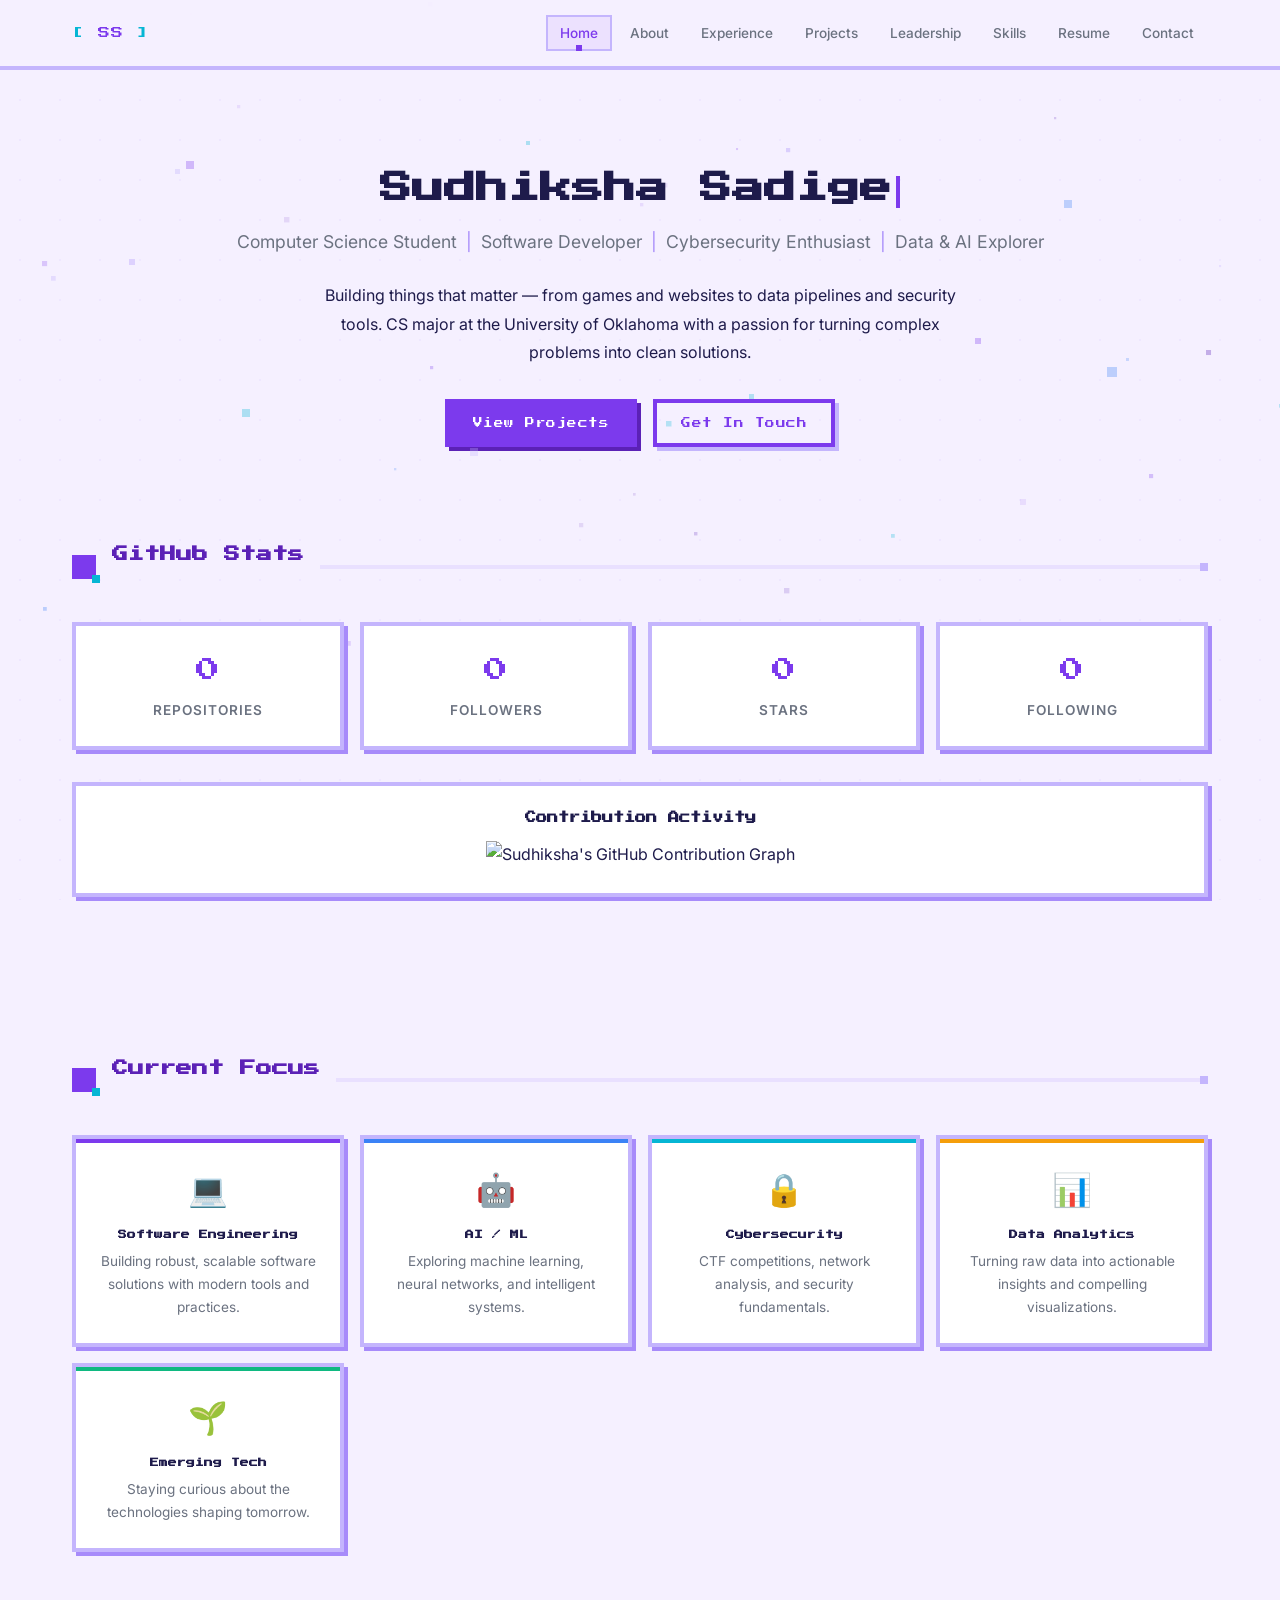
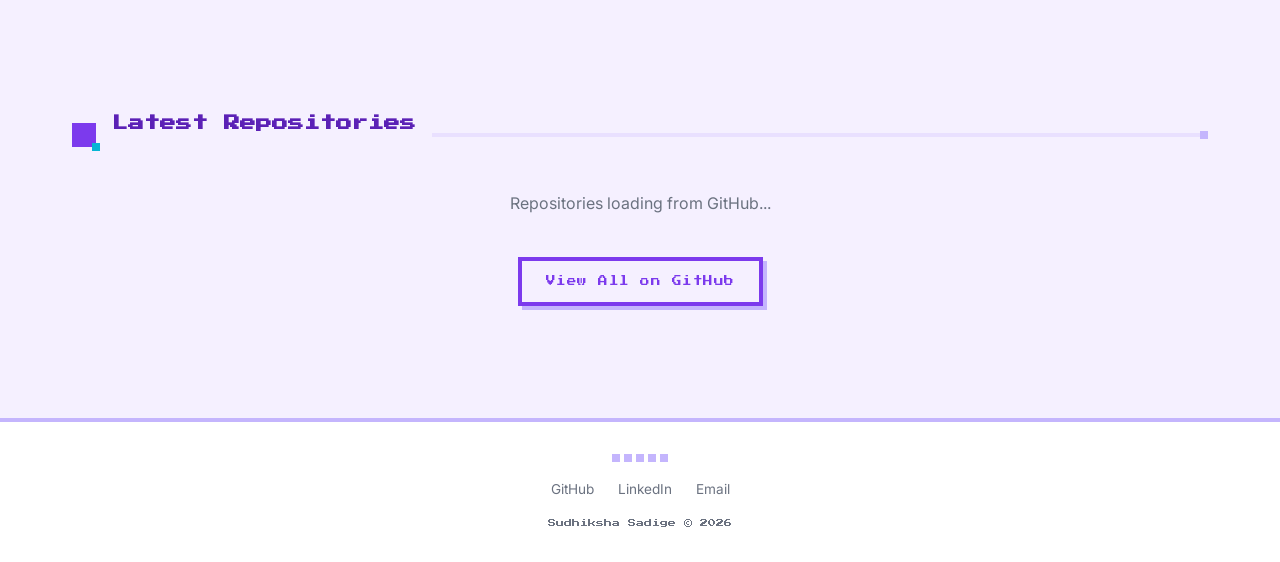
==== index.html @ 0e51d363 "Initial Commit :)" ====
<!DOCTYPE html>
<html lang="en">
<head>
  <meta charset="UTF-8">
  <meta name="viewport" content="width=device-width, initial-scale=1.0">
  <title>Sudhiksha Sadige | CS Student &amp; Developer</title>
  <meta name="description" content="Sudhiksha Sadige — Computer Science student at the University of Oklahoma. Software Developer, Cybersecurity Enthusiast, AI/ML Explorer.">
  <meta name="keywords" content="Sudhiksha Sadige, Computer Science, Software Developer, Cybersecurity, AI, ML, University of Oklahoma">
  <meta property="og:title" content="Sudhiksha Sadige | CS Student & Developer">
  <meta property="og:description" content="Portfolio of Sudhiksha Sadige — Software Developer, Cybersecurity Enthusiast, and AI/ML Explorer.">
  <meta property="og:type" content="website">
  <meta property="og:url" content="https://ahskihdus.github.io/portfolio/">
  <link rel="icon" href="assets/favicon.svg" type="image/svg+xml">
  <link rel="stylesheet" href="css/global.css">
  <link rel="stylesheet" href="css/home.css">
  <script type="application/ld+json">
  {
    "@context": "https://schema.org",
    "@type": "Person",
    "name": "Sudhiksha Sadige",
    "url": "https://ahskihdus.github.io/portfolio/",
    "sameAs": [
      "https://github.com/ahskihdus",
      "https://www.linkedin.com/in/sudhiksha-sadige/"
    ],
    "jobTitle": "Computer Science Student",
    "affiliation": {
      "@type": "EducationalOrganization",
      "name": "University of Oklahoma"
    }
  }
  </script>
</head>
<body>
  <div class="pixel-grid-bg"></div>
  <canvas id="particles-canvas"></canvas>

  <nav class="nav">
    <div class="nav-inner">
      <a href="index.html" class="nav-logo">
        <span class="pixel-bracket">[</span> SS <span class="pixel-bracket">]</span>
      </a>
      <button class="nav-toggle" aria-label="Menu">
        <span></span><span></span><span></span>
      </button>
      <ul class="nav-links">
        <li><a href="index.html">Home</a></li>
        <li><a href="about.html">About</a></li>
        <li><a href="experience.html">Experience</a></li>
        <li><a href="projects.html">Projects</a></li>
        <li><a href="leadership.html">Leadership</a></li>
        <li><a href="skills.html">Skills</a></li>
        <li><a href="resume.html">Resume</a></li>
        <li><a href="contact.html">Contact</a></li>
      </ul>
    </div>
  </nav>

  <main>
    <div class="page-wrapper">
      <div class="container">

        <!-- Hero -->
        <section class="hero">
          <div class="hero-pixels">
            <div class="hero-pixel"></div>
            <div class="hero-pixel"></div>
            <div class="hero-pixel"></div>
            <div class="hero-pixel"></div>
            <div class="hero-pixel"></div>
            <div class="hero-pixel"></div>
            <div class="hero-pixel"></div>
            <div class="hero-pixel"></div>
          </div>

          <h1 class="hero-name">Sudhiksha Sadige<span class="cursor-blink"></span></h1>

          <p class="hero-headline">
            Computer Science Student
            <span class="divider">|</span>
            Software Developer
            <span class="divider">|</span>
            Cybersecurity Enthusiast
            <span class="divider">|</span>
            Data &amp; AI Explorer
          </p>

          <p class="hero-intro">
            Building things that matter — from games and websites to data pipelines and security tools.
            CS major at the University of Oklahoma with a passion for turning complex problems into clean solutions.
          </p>

          <div class="hero-buttons">
            <a href="projects.html" class="pixel-btn">View Projects</a>
            <a href="contact.html" class="pixel-btn secondary">Get In Touch</a>
          </div>
        </section>

        <!-- GitHub Stats -->
        <section class="github-stats section">
          <div class="section-header">
            <div class="pixel-icon"></div>
            <h2>GitHub Stats</h2>
            <div class="section-line"></div>
          </div>

          <div class="stats-grid" id="github-stats">
            <div class="stat-card">
              <div class="stat-number">0</div>
              <div class="stat-label">Repositories</div>
            </div>
            <div class="stat-card">
              <div class="stat-number">0</div>
              <div class="stat-label">Followers</div>
            </div>
            <div class="stat-card">
              <div class="stat-number">0</div>
              <div class="stat-label">Stars</div>
            </div>
            <div class="stat-card">
              <div class="stat-number">0</div>
              <div class="stat-label">Following</div>
            </div>
          </div>

          <div class="contrib-graph">
            <h3 style="margin-bottom:1rem;">Contribution Activity</h3>
            <img src="https://ghchart.rshah.org/7C3AED/ahskihdus" alt="Sudhiksha's GitHub Contribution Graph" loading="lazy">
          </div>
        </section>

        <!-- Current Focus -->
        <section class="focus-section section">
          <div class="section-header">
            <div class="pixel-icon"></div>
            <h2>Current Focus</h2>
            <div class="section-line"></div>
          </div>

          <div class="focus-grid">
            <div class="focus-card">
              <div class="focus-icon">&#128187;</div>
              <h3>Software Engineering</h3>
              <p>Building robust, scalable software solutions with modern tools and practices.</p>
            </div>
            <div class="focus-card">
              <div class="focus-icon">&#129302;</div>
              <h3>AI / ML</h3>
              <p>Exploring machine learning, neural networks, and intelligent systems.</p>
            </div>
            <div class="focus-card">
              <div class="focus-icon">&#128274;</div>
              <h3>Cybersecurity</h3>
              <p>CTF competitions, network analysis, and security fundamentals.</p>
            </div>
            <div class="focus-card">
              <div class="focus-icon">&#128202;</div>
              <h3>Data Analytics</h3>
              <p>Turning raw data into actionable insights and compelling visualizations.</p>
            </div>
            <div class="focus-card">
              <div class="focus-icon">&#127793;</div>
              <h3>Emerging Tech</h3>
              <p>Staying curious about the technologies shaping tomorrow.</p>
            </div>
          </div>
        </section>

        <!-- Latest Repos -->
        <section class="repos-section section">
          <div class="section-header">
            <div class="pixel-icon"></div>
            <h2>Latest Repositories</h2>
            <div class="section-line"></div>
          </div>
          <div class="repos-grid" id="github-repos"></div>
          <div style="text-align:center;margin-top:1.5rem;">
            <a href="https://github.com/ahskihdus" target="_blank" rel="noopener noreferrer" class="pixel-btn secondary">View All on GitHub</a>
          </div>
        </section>

      </div>
    </div>
  </main>

  <footer class="footer">
    <div class="footer-inner">
      <div class="footer-pixel">
        <span></span><span></span><span></span><span></span><span></span>
      </div>
      <div class="footer-links">
        <a href="https://github.com/ahskihdus" target="_blank" rel="noopener noreferrer">GitHub</a>
        <a href="https://www.linkedin.com/in/sudhiksha-sadige/" target="_blank" rel="noopener noreferrer">LinkedIn</a>
        <a href="mailto:ssadige14115@gmail.com">Email</a>
      </div>
      <p class="footer-text">Sudhiksha Sadige &copy; 2026</p>
    </div>
  </footer>

  <script src="js/global.js"></script>
  <script src="js/particles.js"></script>
  <script src="js/github.js"></script>
  <script src="js/easter-eggs.js"></script>
  <script>
    document.addEventListener('DOMContentLoaded', initHomeGitHub);
  </script>
</body>
</html>
---- css/global.css ----
@import url('https://fonts.googleapis.com/css2?family=Press+Start+2P&family=Inter:wght@300;400;500;600;700&display=swap');

*, *::before, *::after {
  margin: 0;
  padding: 0;
  box-sizing: border-box;
}

:root {
  --bg: #F5F0FF;
  --bg-card: #FFFFFF;
  --bg-nav: rgba(245, 240, 255, 0.95);
  --primary: #7C3AED;
  --primary-dark: #5B21B6;
  --primary-light: #A78BFA;
  --secondary: #3B82F6;
  --secondary-dark: #2563EB;
  --accent: #06B6D4;
  --accent-glow: rgba(6, 182, 212, 0.3);
  --text: #1E1B4B;
  --text-muted: #6B7280;
  --text-light: #9CA3AF;
  --border: #C4B5FD;
  --border-light: #E9E0FF;
  --shadow: rgba(124, 58, 237, 0.15);
  --shadow-strong: rgba(124, 58, 237, 0.25);
  --pixel-border: 4px;
  --card-shadow: 4px 4px 0px var(--primary-light);
  --card-shadow-hover: 6px 6px 0px var(--primary);
  --font-pixel: 'Press Start 2P', monospace;
  --font-body: 'Inter', -apple-system, BlinkMacSystemFont, sans-serif;
  --nav-height: 70px;
  --max-width: 1200px;
  --transition: 0.3s cubic-bezier(0.4, 0, 0.2, 1);
}

html {
  scroll-behavior: smooth;
  font-size: 16px;
}

body {
  font-family: var(--font-body);
  background-color: var(--bg);
  color: var(--text);
  line-height: 1.7;
  min-height: 100vh;
  overflow-x: hidden;
  cursor: default;
}

/* Pixel cursor */
body.pixel-cursor {
  cursor: url("data:image/svg+xml,%3Csvg xmlns='http://www.w3.org/2000/svg' width='20' height='20'%3E%3Crect x='4' y='0' width='4' height='4' fill='%237C3AED'/%3E%3Crect x='0' y='4' width='4' height='4' fill='%237C3AED'/%3E%3Crect x='4' y='4' width='4' height='4' fill='%235B21B6'/%3E%3Crect x='8' y='4' width='4' height='4' fill='%237C3AED'/%3E%3Crect x='4' y='8' width='4' height='4' fill='%237C3AED'/%3E%3Crect x='8' y='8' width='4' height='4' fill='%235B21B6'/%3E%3Crect x='8' y='12' width='4' height='4' fill='%237C3AED'/%3E%3Crect x='12' y='12' width='4' height='4' fill='%235B21B6'/%3E%3Crect x='12' y='16' width='4' height='4' fill='%237C3AED'/%3E%3C/svg%3E") 4 0, auto;
}

body.pixel-cursor a,
body.pixel-cursor button,
body.pixel-cursor [role="button"] {
  cursor: url("data:image/svg+xml,%3Csvg xmlns='http://www.w3.org/2000/svg' width='24' height='24'%3E%3Crect x='4' y='0' width='4' height='4' fill='%233B82F6'/%3E%3Crect x='0' y='4' width='4' height='4' fill='%233B82F6'/%3E%3Crect x='4' y='4' width='4' height='4' fill='%232563EB'/%3E%3Crect x='8' y='4' width='4' height='4' fill='%233B82F6'/%3E%3Crect x='4' y='8' width='4' height='4' fill='%233B82F6'/%3E%3Crect x='8' y='8' width='4' height='4' fill='%232563EB'/%3E%3Crect x='8' y='12' width='4' height='4' fill='%233B82F6'/%3E%3Crect x='12' y='8' width='4' height='4' fill='%233B82F6'/%3E%3Crect x='12' y='12' width='4' height='4' fill='%232563EB'/%3E%3Crect x='16' y='12' width='4' height='4' fill='%233B82F6'/%3E%3Crect x='12' y='16' width='4' height='4' fill='%233B82F6'/%3E%3C/svg%3E") 4 0, pointer;
}

/* Page transition */
.page-wrapper {
  opacity: 0;
  transform: translateY(10px);
  animation: pageIn 0.5s ease forwards;
}

@keyframes pageIn {
  to {
    opacity: 1;
    transform: translateY(0);
  }
}

/* ─── Navigation ─── */
.nav {
  position: fixed;
  top: 0;
  left: 0;
  right: 0;
  height: var(--nav-height);
  background: var(--bg-nav);
  backdrop-filter: blur(12px);
  border-bottom: var(--pixel-border) solid var(--border);
  z-index: 1000;
  display: flex;
  align-items: center;
  justify-content: center;
}

.nav-inner {
  width: 100%;
  max-width: var(--max-width);
  padding: 0 2rem;
  display: flex;
  align-items: center;
  justify-content: space-between;
}

.nav-logo {
  font-family: var(--font-pixel);
  font-size: 0.75rem;
  color: var(--primary);
  text-decoration: none;
  letter-spacing: 1px;
  transition: color var(--transition);
}

.nav-logo:hover {
  color: var(--secondary);
}

.nav-logo .pixel-bracket {
  color: var(--accent);
}

.nav-links {
  display: flex;
  gap: 0.25rem;
  list-style: none;
}

.nav-links a {
  font-family: var(--font-body);
  font-size: 0.85rem;
  font-weight: 500;
  color: var(--text-muted);
  text-decoration: none;
  padding: 0.5rem 0.75rem;
  border: 2px solid transparent;
  transition: all var(--transition);
  position: relative;
}

.nav-links a:hover,
.nav-links a.active {
  color: var(--primary);
  background: rgba(124, 58, 237, 0.08);
  border-color: var(--border);
}

.nav-links a.active::after {
  content: '';
  position: absolute;
  bottom: -2px;
  left: 50%;
  transform: translateX(-50%);
  width: 6px;
  height: 6px;
  background: var(--primary);
}

/* Mobile nav toggle */
.nav-toggle {
  display: none;
  background: none;
  border: 2px solid var(--border);
  padding: 0.5rem;
  cursor: pointer;
  flex-direction: column;
  gap: 4px;
}

.nav-toggle span {
  display: block;
  width: 20px;
  height: 3px;
  background: var(--primary);
  transition: all var(--transition);
}

/* ─── Main content ─── */
main {
  padding-top: calc(var(--nav-height) + 2rem);
  min-height: 100vh;
}

.container {
  max-width: var(--max-width);
  margin: 0 auto;
  padding: 0 2rem;
}

/* ─── Typography ─── */
h1, h2, h3 {
  font-family: var(--font-pixel);
  line-height: 1.4;
}

h1 {
  font-size: 1.5rem;
  color: var(--text);
  margin-bottom: 1rem;
}

h2 {
  font-size: 1rem;
  color: var(--primary-dark);
  margin-bottom: 1.5rem;
}

h3 {
  font-size: 0.7rem;
  color: var(--text);
  margin-bottom: 0.75rem;
}

p {
  margin-bottom: 1rem;
  color: var(--text);
}

/* ─── Section styling ─── */
.section {
  margin-bottom: 4rem;
}

.section-header {
  display: flex;
  align-items: center;
  gap: 1rem;
  margin-bottom: 2rem;
}

.section-header .pixel-icon {
  width: 24px;
  height: 24px;
  background: var(--primary);
  position: relative;
}

.section-header .pixel-icon::after {
  content: '';
  position: absolute;
  width: 8px;
  height: 8px;
  background: var(--accent);
  bottom: -4px;
  right: -4px;
}

.section-line {
  flex: 1;
  height: 4px;
  background: var(--border-light);
  position: relative;
}

.section-line::after {
  content: '';
  position: absolute;
  right: 0;
  top: -2px;
  width: 8px;
  height: 8px;
  background: var(--border);
}

/* ─── Cards ─── */
.pixel-card {
  background: var(--bg-card);
  border: var(--pixel-border) solid var(--border);
  box-shadow: var(--card-shadow);
  padding: 1.5rem;
  transition: all var(--transition);
  position: relative;
}

.pixel-card:hover {
  box-shadow: var(--card-shadow-hover);
  transform: translate(-2px, -2px);
  border-color: var(--primary-light);
}

.pixel-card::before {
  content: '';
  position: absolute;
  top: -2px;
  left: -2px;
  right: -2px;
  height: 4px;
  background: linear-gradient(90deg, var(--primary), var(--secondary), var(--accent));
  opacity: 0;
  transition: opacity var(--transition);
}

.pixel-card:hover::before {
  opacity: 1;
}

/* ─── Buttons ─── */
.pixel-btn {
  display: inline-flex;
  align-items: center;
  gap: 0.5rem;
  font-family: var(--font-pixel);
  font-size: 0.6rem;
  padding: 0.75rem 1.5rem;
  border: var(--pixel-border) solid var(--primary);
  background: var(--primary);
  color: #fff;
  text-decoration: none;
  box-shadow: 4px 4px 0px var(--primary-dark);
  transition: all 0.15s ease;
  cursor: pointer;
  letter-spacing: 0.5px;
}

.pixel-btn:hover {
  transform: translate(-2px, -2px);
  box-shadow: 6px 6px 0px var(--primary-dark);
}

.pixel-btn:active {
  transform: translate(2px, 2px);
  box-shadow: 0px 0px 0px var(--primary-dark);
}

.pixel-btn.secondary {
  background: transparent;
  color: var(--primary);
  border-color: var(--primary);
  box-shadow: 4px 4px 0px var(--border);
}

.pixel-btn.secondary:hover {
  background: rgba(124, 58, 237, 0.05);
  box-shadow: 6px 6px 0px var(--border);
}

/* ─── Tags / Badges ─── */
.pixel-tag {
  display: inline-block;
  font-family: var(--font-body);
  font-size: 0.7rem;
  font-weight: 600;
  padding: 0.25rem 0.6rem;
  background: rgba(124, 58, 237, 0.1);
  color: var(--primary);
  border: 2px solid var(--border);
  margin: 0.15rem;
}

.pixel-tag.blue {
  background: rgba(59, 130, 246, 0.1);
  color: var(--secondary);
  border-color: rgba(59, 130, 246, 0.3);
}

.pixel-tag.cyan {
  background: rgba(6, 182, 212, 0.1);
  color: var(--accent);
  border-color: rgba(6, 182, 212, 0.3);
}

/* ─── Achievement badge ─── */
.achievement-badge {
  display: inline-flex;
  align-items: center;
  gap: 0.5rem;
  padding: 0.5rem 1rem;
  background: linear-gradient(135deg, rgba(124, 58, 237, 0.1), rgba(59, 130, 246, 0.1));
  border: 2px solid var(--border);
  font-size: 0.8rem;
  font-weight: 600;
  color: var(--primary-dark);
}

.achievement-badge .badge-icon {
  font-size: 1rem;
}

/* ─── Footer ─── */
.footer {
  background: var(--bg-card);
  border-top: var(--pixel-border) solid var(--border);
  padding: 2rem;
  text-align: center;
  margin-top: 4rem;
}

.footer-inner {
  max-width: var(--max-width);
  margin: 0 auto;
  display: flex;
  flex-direction: column;
  align-items: center;
  gap: 1rem;
}

.footer-links {
  display: flex;
  gap: 1.5rem;
}

.footer-links a {
  color: var(--text-muted);
  text-decoration: none;
  font-size: 0.85rem;
  transition: color var(--transition);
}

.footer-links a:hover {
  color: var(--primary);
}

.footer-text {
  font-family: var(--font-pixel);
  font-size: 0.5rem;
  color: var(--text-muted);
  margin: 0;
}

.footer-pixel {
  display: flex;
  gap: 4px;
}

.footer-pixel span {
  width: 8px;
  height: 8px;
  background: var(--border);
  animation: pixelPulse 2s ease-in-out infinite;
}

.footer-pixel span:nth-child(2) { animation-delay: 0.2s; }
.footer-pixel span:nth-child(3) { animation-delay: 0.4s; }
.footer-pixel span:nth-child(4) { animation-delay: 0.6s; }
.footer-pixel span:nth-child(5) { animation-delay: 0.8s; }

@keyframes pixelPulse {
  0%, 100% { background: var(--border); }
  50% { background: var(--primary); }
}

/* ─── Page header ─── */
.page-header {
  text-align: center;
  padding: 2rem 0 3rem;
}

.page-header h1 {
  margin-bottom: 0.75rem;
}

.page-header p {
  color: var(--text-muted);
  font-size: 1.05rem;
  max-width: 600px;
  margin: 0 auto;
}

/* ─── Pixel grid background ─── */
.pixel-grid-bg {
  position: fixed;
  top: 0;
  left: 0;
  width: 100%;
  height: 100%;
  pointer-events: none;
  z-index: -1;
  background-image:
    radial-gradient(circle, var(--border-light) 1px, transparent 1px);
  background-size: 40px 40px;
  opacity: 0.5;
}

/* ─── Terminal overlay ─── */
.terminal-overlay {
  display: none;
  position: fixed;
  inset: 0;
  background: rgba(0, 0, 0, 0.95);
  z-index: 9999;
  padding: 2rem;
  font-family: 'Courier New', monospace;
  color: #00ff41;
  overflow-y: auto;
}

.terminal-overlay.active {
  display: block;
}

.terminal-header {
  display: flex;
  justify-content: space-between;
  align-items: center;
  margin-bottom: 1rem;
  padding-bottom: 0.5rem;
  border-bottom: 2px solid #00ff41;
}

.terminal-header span {
  font-size: 0.9rem;
}

.terminal-close {
  background: none;
  border: 2px solid #00ff41;
  color: #00ff41;
  padding: 0.25rem 0.75rem;
  cursor: pointer;
  font-family: inherit;
}

.terminal-body {
  white-space: pre-wrap;
  font-size: 0.85rem;
  line-height: 1.8;
}

.terminal-input-line {
  display: flex;
  align-items: center;
  margin-top: 1rem;
}

.terminal-prompt {
  color: #00ff41;
  margin-right: 0.5rem;
}

.terminal-input {
  background: transparent;
  border: none;
  color: #00ff41;
  font-family: inherit;
  font-size: 0.85rem;
  outline: none;
  flex: 1;
}

/* ─── Confetti canvas ─── */
#confetti-canvas {
  position: fixed;
  top: 0;
  left: 0;
  width: 100%;
  height: 100%;
  pointer-events: none;
  z-index: 9998;
}

/* ─── Achievement toast ─── */
.achievement-toast {
  position: fixed;
  top: calc(var(--nav-height) + 1rem);
  right: 1rem;
  background: var(--bg-card);
  border: var(--pixel-border) solid var(--primary);
  box-shadow: var(--card-shadow);
  padding: 1rem 1.5rem;
  z-index: 9990;
  transform: translateX(120%);
  transition: transform 0.4s cubic-bezier(0.34, 1.56, 0.64, 1);
  max-width: 320px;
}

.achievement-toast.show {
  transform: translateX(0);
}

.achievement-toast h4 {
  font-family: var(--font-pixel);
  font-size: 0.5rem;
  color: var(--primary);
  margin-bottom: 0.25rem;
}

.achievement-toast p {
  font-size: 0.8rem;
  color: var(--text-muted);
  margin: 0;
}

/* ─── Loading skeleton ─── */
.skeleton {
  background: linear-gradient(90deg, var(--border-light) 25%, var(--bg) 50%, var(--border-light) 75%);
  background-size: 200% 100%;
  animation: shimmer 1.5s infinite;
  border-radius: 2px;
}

@keyframes shimmer {
  0% { background-position: 200% 0; }
  100% { background-position: -200% 0; }
}

/* ─── Responsive ─── */
@media (max-width: 768px) {
  :root {
    --nav-height: 60px;
  }

  h1 { font-size: 1rem; }
  h2 { font-size: 0.8rem; }
  h3 { font-size: 0.6rem; }

  .container {
    padding: 0 1rem;
  }

  .nav-links {
    display: none;
    position: fixed;
    top: var(--nav-height);
    left: 0;
    right: 0;
    background: var(--bg-nav);
    backdrop-filter: blur(12px);
    flex-direction: column;
    padding: 1rem;
    border-bottom: var(--pixel-border) solid var(--border);
    gap: 0;
  }

  .nav-links.open {
    display: flex;
  }

  .nav-links a {
    padding: 0.75rem 1rem;
    width: 100%;
    text-align: center;
  }

  .nav-toggle {
    display: flex;
  }

  .pixel-btn {
    font-size: 0.5rem;
    padding: 0.6rem 1rem;
  }

  .page-header {
    padding: 1rem 0 2rem;
  }
}

@media (max-width: 480px) {
  h1 { font-size: 0.8rem; }
  .container { padding: 0 0.75rem; }
  .pixel-card { padding: 1rem; }
}
---- css/home.css ----
/* ─── Hero ─── */
.hero {
  text-align: center;
  padding: 4rem 0 3rem;
  position: relative;
}

.hero-name {
  font-size: 2rem;
  color: var(--text);
  margin-bottom: 1rem;
  position: relative;
  display: inline-block;
}

.hero-name .cursor-blink {
  display: inline-block;
  width: 4px;
  height: 2rem;
  background: var(--primary);
  margin-left: 0.25rem;
  animation: blink 1s step-end infinite;
  vertical-align: middle;
}

@keyframes blink {
  50% { opacity: 0; }
}

.hero-headline {
  font-family: var(--font-body);
  font-size: 1.1rem;
  color: var(--text-muted);
  margin-bottom: 1.5rem;
  font-weight: 400;
}

.hero-headline .divider {
  color: var(--primary-light);
  margin: 0 0.25rem;
}

.hero-intro {
  font-size: 1rem;
  color: var(--text);
  max-width: 650px;
  margin: 0 auto 2rem;
  line-height: 1.8;
}

.hero-buttons {
  display: flex;
  gap: 1rem;
  justify-content: center;
  flex-wrap: wrap;
}

/* Pixel decorations around hero */
.hero-pixels {
  position: absolute;
  top: 0;
  left: 0;
  right: 0;
  bottom: 0;
  pointer-events: none;
  overflow: hidden;
}

.hero-pixel {
  position: absolute;
  width: 8px;
  height: 8px;
  opacity: 0.3;
  animation: float 6s ease-in-out infinite;
}

.hero-pixel:nth-child(1) { top: 15%; left: 10%; background: var(--primary); animation-delay: 0s; }
.hero-pixel:nth-child(2) { top: 25%; right: 12%; background: var(--secondary); animation-delay: 1s; }
.hero-pixel:nth-child(3) { bottom: 20%; left: 15%; background: var(--accent); animation-delay: 2s; }
.hero-pixel:nth-child(4) { top: 40%; left: 5%; background: var(--primary-light); animation-delay: 0.5s; width: 6px; height: 6px; }
.hero-pixel:nth-child(5) { bottom: 30%; right: 8%; background: var(--secondary); animation-delay: 1.5s; width: 10px; height: 10px; }
.hero-pixel:nth-child(6) { top: 60%; right: 20%; background: var(--primary); animation-delay: 3s; width: 6px; height: 6px; }
.hero-pixel:nth-child(7) { top: 10%; left: 40%; background: var(--accent); animation-delay: 2.5s; width: 4px; height: 4px; }
.hero-pixel:nth-child(8) { bottom: 10%; left: 35%; background: var(--border); animation-delay: 4s; }

@keyframes float {
  0%, 100% { transform: translateY(0) rotate(0deg); }
  25% { transform: translateY(-15px) rotate(90deg); }
  50% { transform: translateY(-5px) rotate(180deg); }
  75% { transform: translateY(-20px) rotate(270deg); }
}

/* ─── GitHub Stats ─── */
.github-stats {
  padding: 3rem 0;
}

.stats-grid {
  display: grid;
  grid-template-columns: repeat(auto-fit, minmax(180px, 1fr));
  gap: 1rem;
  margin-bottom: 2rem;
}

.stat-card {
  background: var(--bg-card);
  border: var(--pixel-border) solid var(--border);
  box-shadow: var(--card-shadow);
  padding: 1.5rem;
  text-align: center;
  transition: all var(--transition);
}

.stat-card:hover {
  box-shadow: var(--card-shadow-hover);
  transform: translate(-2px, -2px);
}

.stat-number {
  font-family: var(--font-pixel);
  font-size: 1.5rem;
  color: var(--primary);
  margin-bottom: 0.5rem;
}

.stat-label {
  font-size: 0.85rem;
  color: var(--text-muted);
  text-transform: uppercase;
  letter-spacing: 1px;
  font-weight: 600;
}

/* Contribution graph */
.contrib-graph {
  background: var(--bg-card);
  border: var(--pixel-border) solid var(--border);
  box-shadow: var(--card-shadow);
  padding: 1.5rem;
  text-align: center;
  overflow-x: auto;
}

.contrib-graph img {
  max-width: 100%;
  height: auto;
  image-rendering: pixelated;
}

/* ─── Current Focus ─── */
.focus-section {
  padding: 3rem 0;
}

.focus-grid {
  display: grid;
  grid-template-columns: repeat(auto-fit, minmax(220px, 1fr));
  gap: 1rem;
}

.focus-card {
  background: var(--bg-card);
  border: var(--pixel-border) solid var(--border);
  box-shadow: var(--card-shadow);
  padding: 1.5rem;
  text-align: center;
  transition: all var(--transition);
  position: relative;
  overflow: hidden;
}

.focus-card:hover {
  box-shadow: var(--card-shadow-hover);
  transform: translate(-2px, -2px);
}

.focus-card::after {
  content: '';
  position: absolute;
  top: 0;
  left: 0;
  right: 0;
  height: 4px;
}

.focus-card:nth-child(1)::after { background: var(--primary); }
.focus-card:nth-child(2)::after { background: var(--secondary); }
.focus-card:nth-child(3)::after { background: var(--accent); }
.focus-card:nth-child(4)::after { background: #F59E0B; }
.focus-card:nth-child(5)::after { background: #10B981; }

.focus-icon {
  font-size: 2rem;
  margin-bottom: 0.75rem;
}

.focus-card h3 {
  font-size: 0.55rem;
  margin-bottom: 0.5rem;
}

.focus-card p {
  font-size: 0.85rem;
  color: var(--text-muted);
  margin: 0;
}

/* ─── Latest Repos ─── */
.repos-section {
  padding: 3rem 0;
}

.repos-grid {
  display: grid;
  grid-template-columns: repeat(auto-fit, minmax(300px, 1fr));
  gap: 1rem;
}

.repo-card {
  background: var(--bg-card);
  border: var(--pixel-border) solid var(--border);
  box-shadow: var(--card-shadow);
  padding: 1.25rem;
  text-decoration: none;
  color: inherit;
  transition: all var(--transition);
  display: flex;
  flex-direction: column;
}

.repo-card:hover {
  box-shadow: var(--card-shadow-hover);
  transform: translate(-2px, -2px);
  border-color: var(--primary-light);
}

.repo-name {
  font-family: var(--font-pixel);
  font-size: 0.55rem;
  color: var(--primary);
  margin-bottom: 0.5rem;
  display: flex;
  align-items: center;
  gap: 0.5rem;
}

.repo-name .repo-icon {
  color: var(--text-muted);
}

.repo-desc {
  font-size: 0.85rem;
  color: var(--text-muted);
  margin-bottom: 0.75rem;
  flex: 1;
}

.repo-meta {
  display: flex;
  gap: 1rem;
  font-size: 0.75rem;
  color: var(--text-light);
}

.repo-meta span {
  display: flex;
  align-items: center;
  gap: 0.25rem;
}

.lang-dot {
  width: 10px;
  height: 10px;
  border-radius: 0;
  display: inline-block;
}

/* ─── Particles canvas ─── */
#particles-canvas {
  position: fixed;
  top: 0;
  left: 0;
  width: 100%;
  height: 100%;
  pointer-events: none;
  z-index: 0;
}

@media (max-width: 768px) {
  .hero {
    padding: 2rem 0;
  }

  .hero-name {
    font-size: 1.25rem;
  }

  .hero-headline {
    font-size: 0.9rem;
  }

  .stats-grid {
    grid-template-columns: repeat(2, 1fr);
  }

  .focus-grid {
    grid-template-columns: repeat(2, 1fr);
  }

  .repos-grid {
    grid-template-columns: 1fr;
  }
}

@media (max-width: 480px) {
  .hero-name {
    font-size: 1rem;
  }

  .stats-grid {
    grid-template-columns: 1fr 1fr;
  }

  .focus-grid {
    grid-template-columns: 1fr;
  }
}
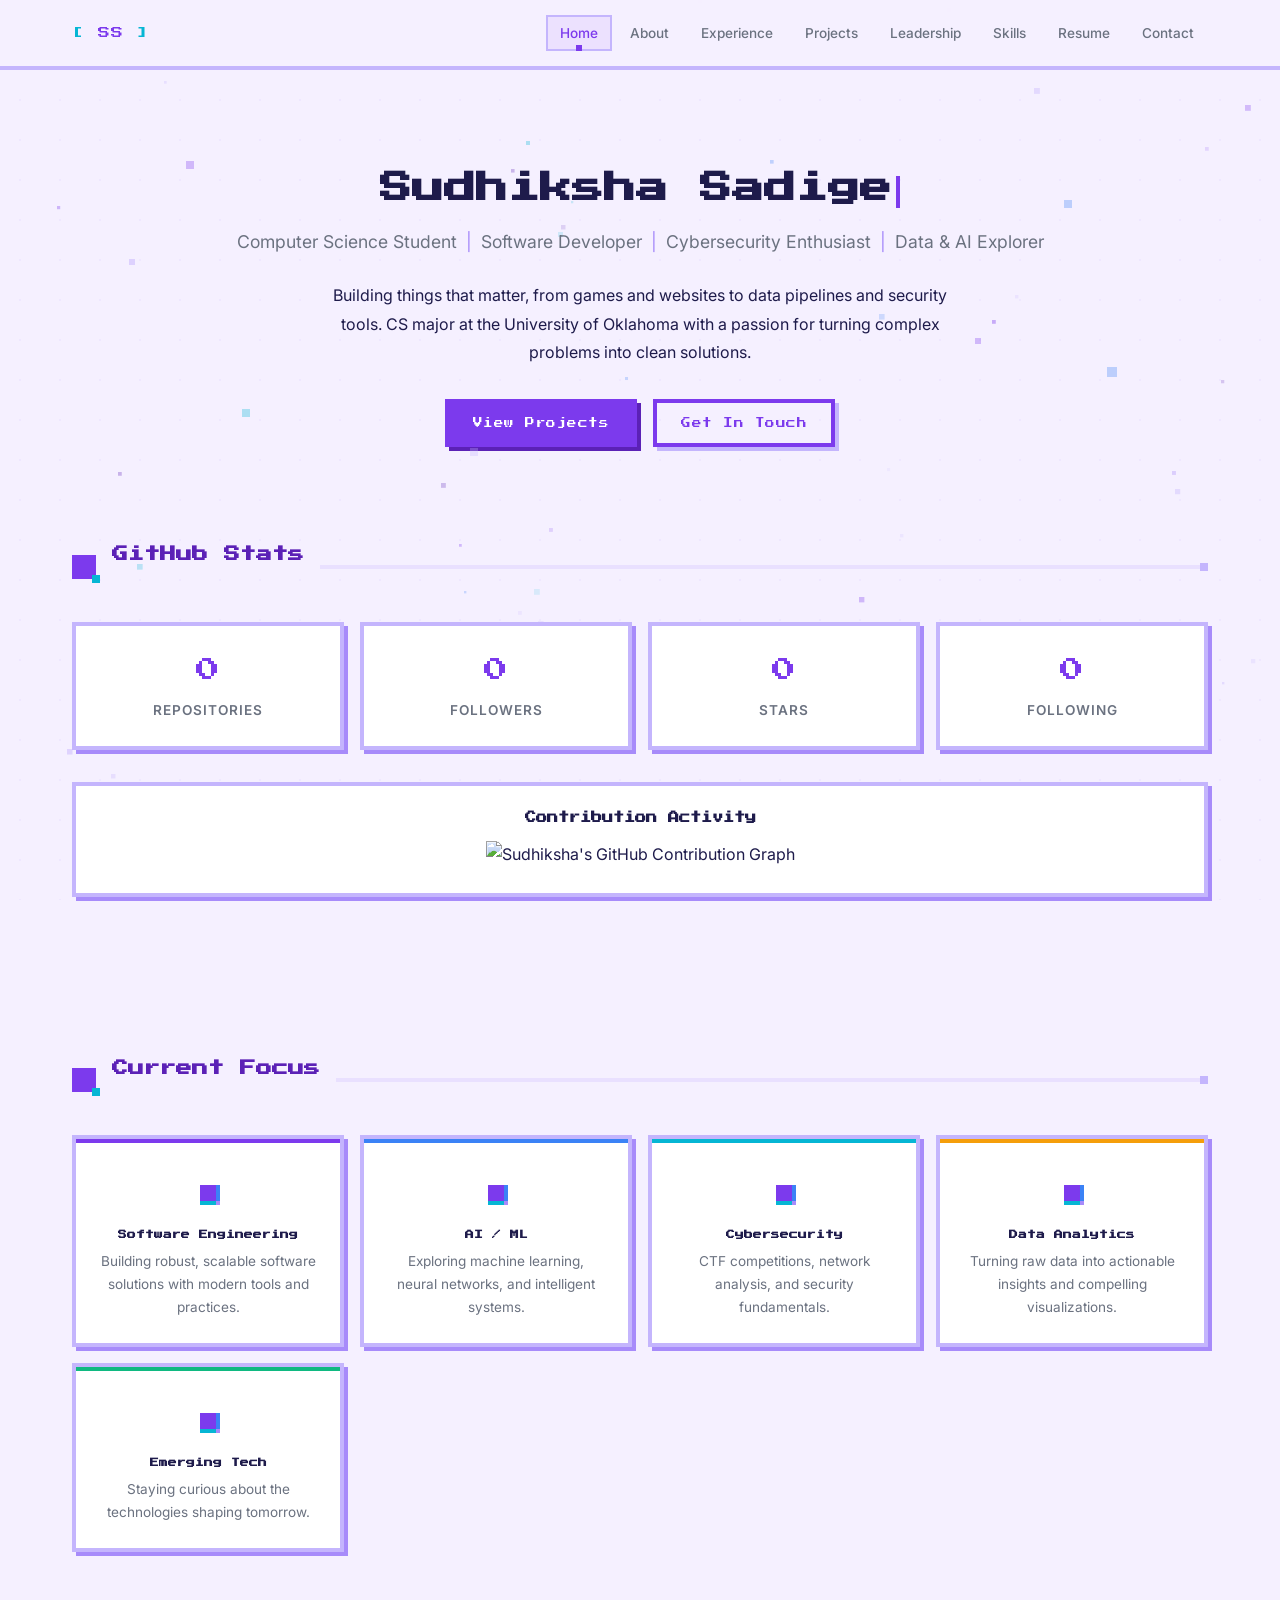
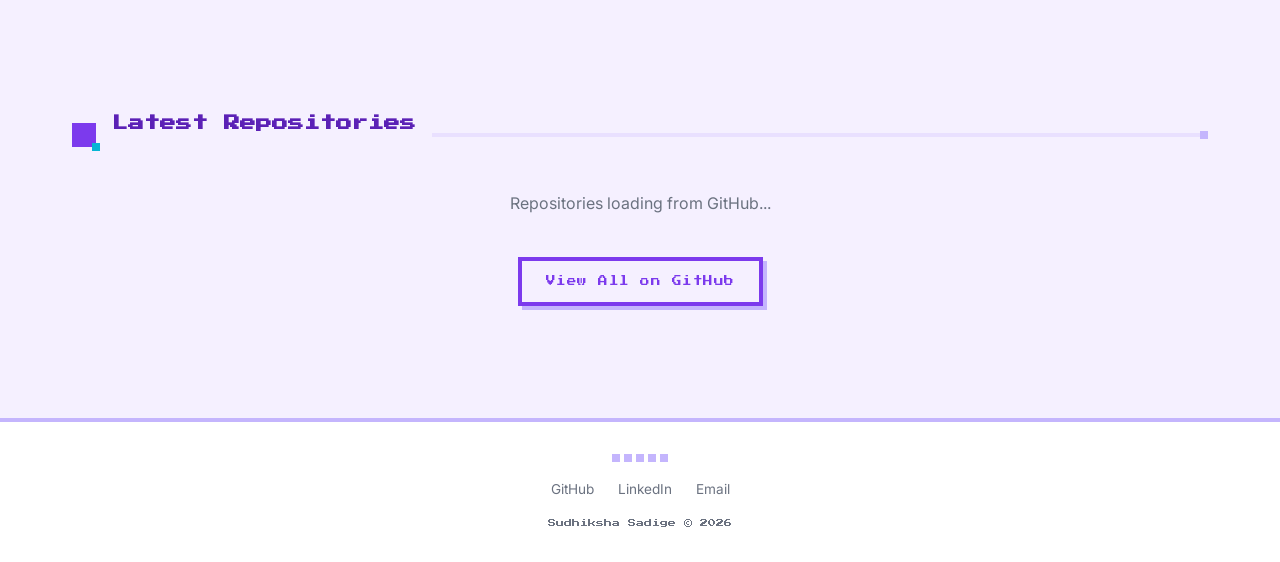
==== commit 28e80202: "New icons + em dash removal" ====
--- a/index.html
+++ b/index.html
@@ -4,10 +4,10 @@
   <meta charset="UTF-8">
   <meta name="viewport" content="width=device-width, initial-scale=1.0">
   <title>Sudhiksha Sadige | CS Student &amp; Developer</title>
-  <meta name="description" content="Sudhiksha Sadige — Computer Science student at the University of Oklahoma. Software Developer, Cybersecurity Enthusiast, AI/ML Explorer.">
+  <meta name="description" content="Sudhiksha Sadige - Computer Science student at the University of Oklahoma. Software Developer, Cybersecurity Enthusiast, AI/ML Explorer.">
   <meta name="keywords" content="Sudhiksha Sadige, Computer Science, Software Developer, Cybersecurity, AI, ML, University of Oklahoma">
   <meta property="og:title" content="Sudhiksha Sadige | CS Student & Developer">
-  <meta property="og:description" content="Portfolio of Sudhiksha Sadige — Software Developer, Cybersecurity Enthusiast, and AI/ML Explorer.">
+  <meta property="og:description" content="Portfolio of Sudhiksha Sadige - Software Developer, Cybersecurity Enthusiast, and AI/ML Explorer.">
   <meta property="og:type" content="website">
   <meta property="og:url" content="https://ahskihdus.github.io/portfolio/">
   <link rel="icon" href="assets/favicon.svg" type="image/svg+xml">
@@ -86,7 +86,7 @@
           </p>
 
           <p class="hero-intro">
-            Building things that matter — from games and websites to data pipelines and security tools.
+            Building things that matter, from games and websites to data pipelines and security tools.
             CS major at the University of Oklahoma with a passion for turning complex problems into clean solutions.
           </p>
 
@@ -139,27 +139,27 @@
 
           <div class="focus-grid">
             <div class="focus-card">
-              <div class="focus-icon">&#128187;</div>
+              <div class="focus-icon"><span class="pixel-square"></span></div>
               <h3>Software Engineering</h3>
               <p>Building robust, scalable software solutions with modern tools and practices.</p>
             </div>
             <div class="focus-card">
-              <div class="focus-icon">&#129302;</div>
+              <div class="focus-icon"><span class="pixel-square"></span></div>
               <h3>AI / ML</h3>
               <p>Exploring machine learning, neural networks, and intelligent systems.</p>
             </div>
             <div class="focus-card">
-              <div class="focus-icon">&#128274;</div>
+              <div class="focus-icon"><span class="pixel-square"></span></div>
               <h3>Cybersecurity</h3>
               <p>CTF competitions, network analysis, and security fundamentals.</p>
             </div>
             <div class="focus-card">
-              <div class="focus-icon">&#128202;</div>
+              <div class="focus-icon"><span class="pixel-square"></span></div>
               <h3>Data Analytics</h3>
               <p>Turning raw data into actionable insights and compelling visualizations.</p>
             </div>
             <div class="focus-card">
-              <div class="focus-icon">&#127793;</div>
+              <div class="focus-icon"><span class="pixel-square"></span></div>
               <h3>Emerging Tech</h3>
               <p>Staying curious about the technologies shaping tomorrow.</p>
             </div>
--- a/css/global.css
+++ b/css/global.css
@@ -646,3 +646,64 @@
   .container { padding: 0 0.75rem; }
   .pixel-card { padding: 1rem; }
 }
+
+/* ─── Custom pixel icons (replacing emoji) ─── */
+.pixel-square {
+  display: inline-block;
+  width: 16px;
+  height: 16px;
+  background: var(--primary);
+  box-shadow:
+    4px 0 0 var(--secondary),
+    0 4px 0 var(--accent),
+    4px 4px 0 var(--primary-light);
+  vertical-align: middle;
+}
+
+.pixel-diamond {
+  display: inline-block;
+  width: 10px;
+  height: 10px;
+  background: var(--primary);
+  transform: rotate(45deg);
+  vertical-align: middle;
+  margin-right: 0.25rem;
+}
+
+.pixel-diamond-sm {
+  display: inline-block;
+  width: 8px;
+  height: 8px;
+  background: var(--primary-light);
+  transform: rotate(45deg);
+  vertical-align: middle;
+}
+
+.pixel-star {
+  display: inline-block;
+  width: 12px;
+  height: 12px;
+  position: relative;
+  vertical-align: middle;
+}
+
+.pixel-star::before {
+  content: '';
+  position: absolute;
+  top: 2px;
+  left: 0;
+  width: 12px;
+  height: 4px;
+  background: var(--primary);
+  box-shadow: 0 4px 0 var(--primary);
+}
+
+.pixel-star::after {
+  content: '';
+  position: absolute;
+  top: 0;
+  left: 4px;
+  width: 4px;
+  height: 12px;
+  background: var(--primary);
+}
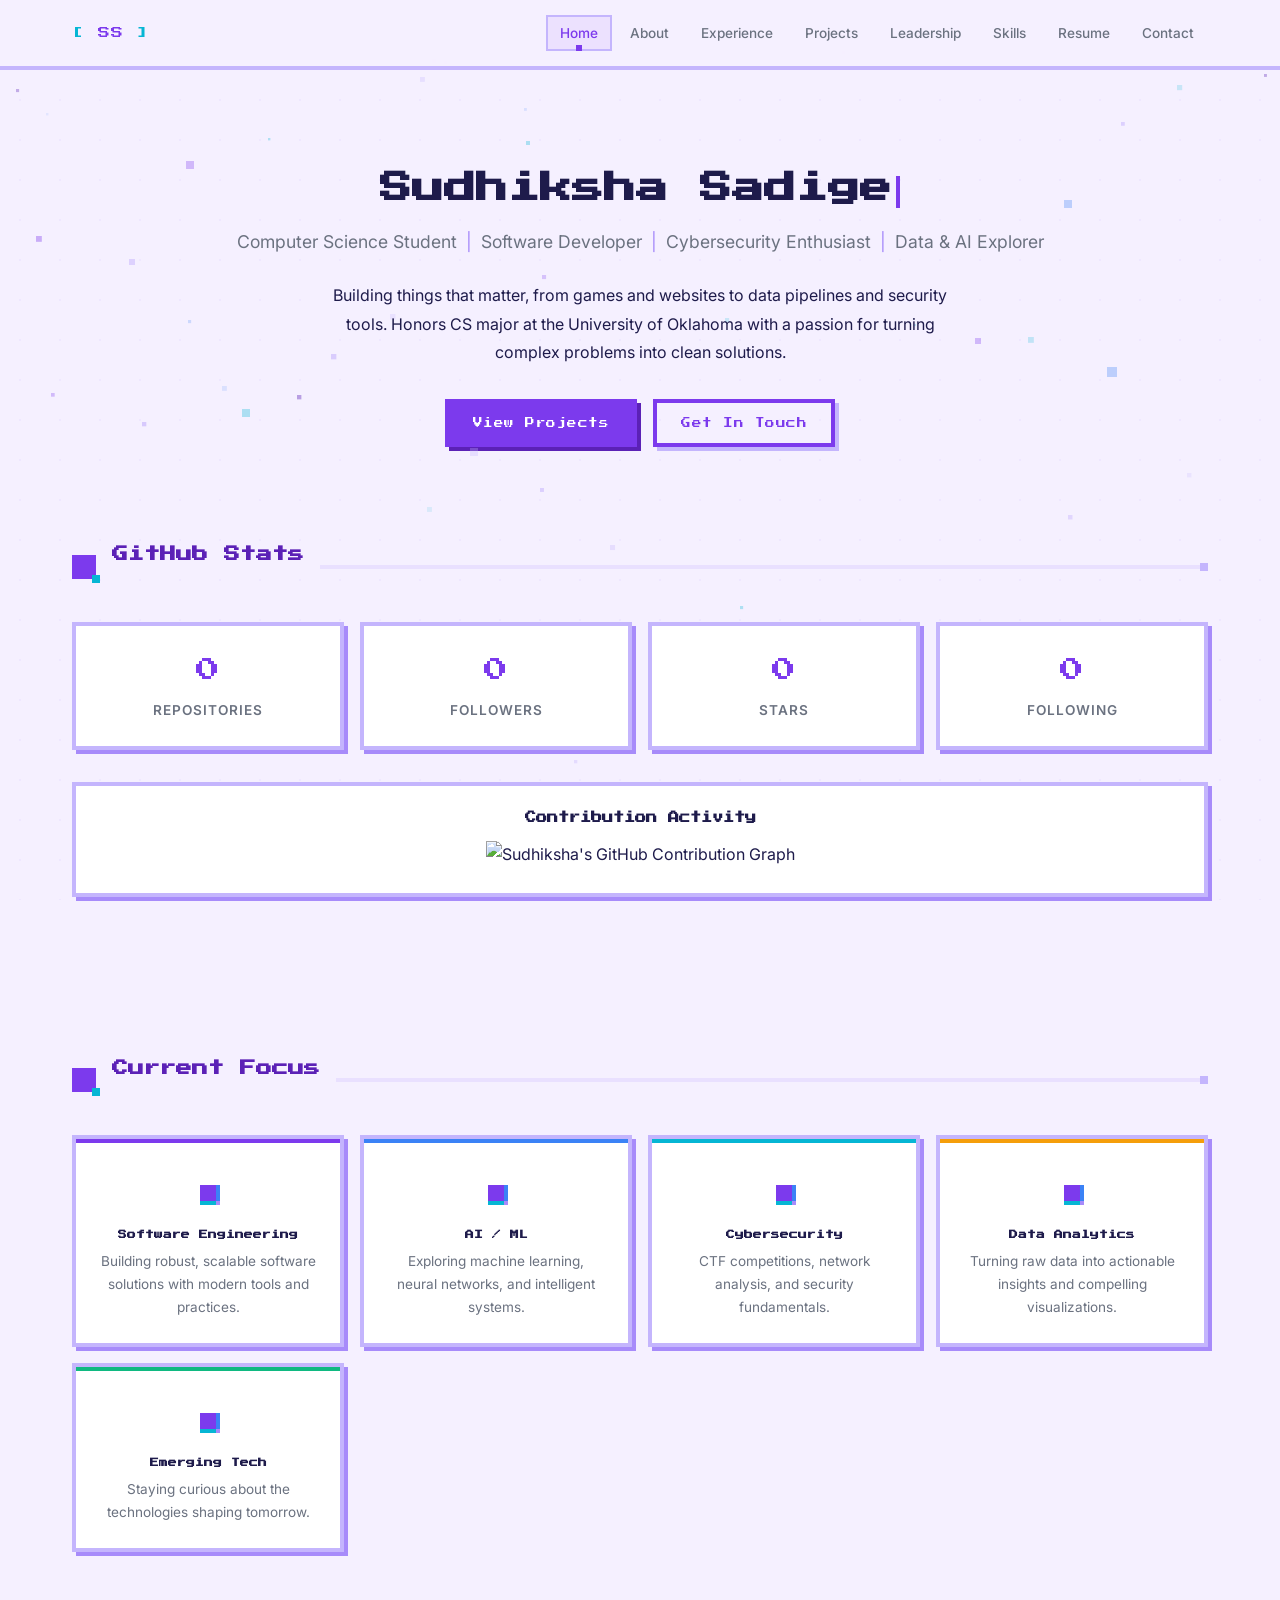
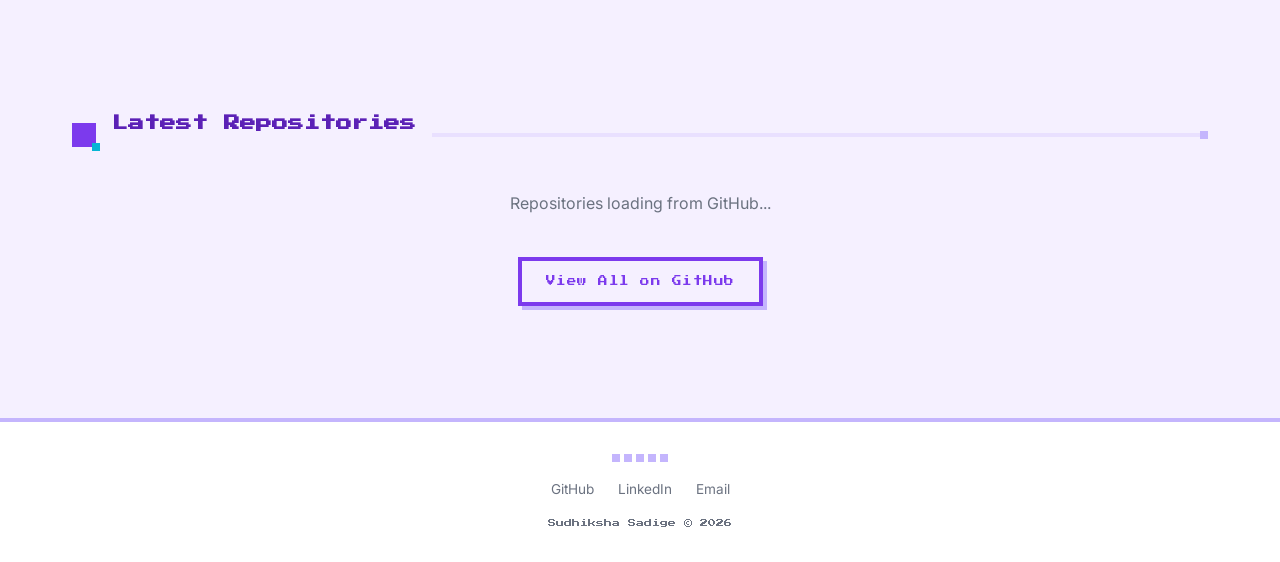
==== commit 5004f4d8: "Contact updates" ====
--- a/index.html
+++ b/index.html
@@ -87,7 +87,7 @@
 
           <p class="hero-intro">
             Building things that matter, from games and websites to data pipelines and security tools.
-            CS major at the University of Oklahoma with a passion for turning complex problems into clean solutions.
+            Honors CS major at the University of Oklahoma with a passion for turning complex problems into clean solutions.
           </p>
 
           <div class="hero-buttons">
